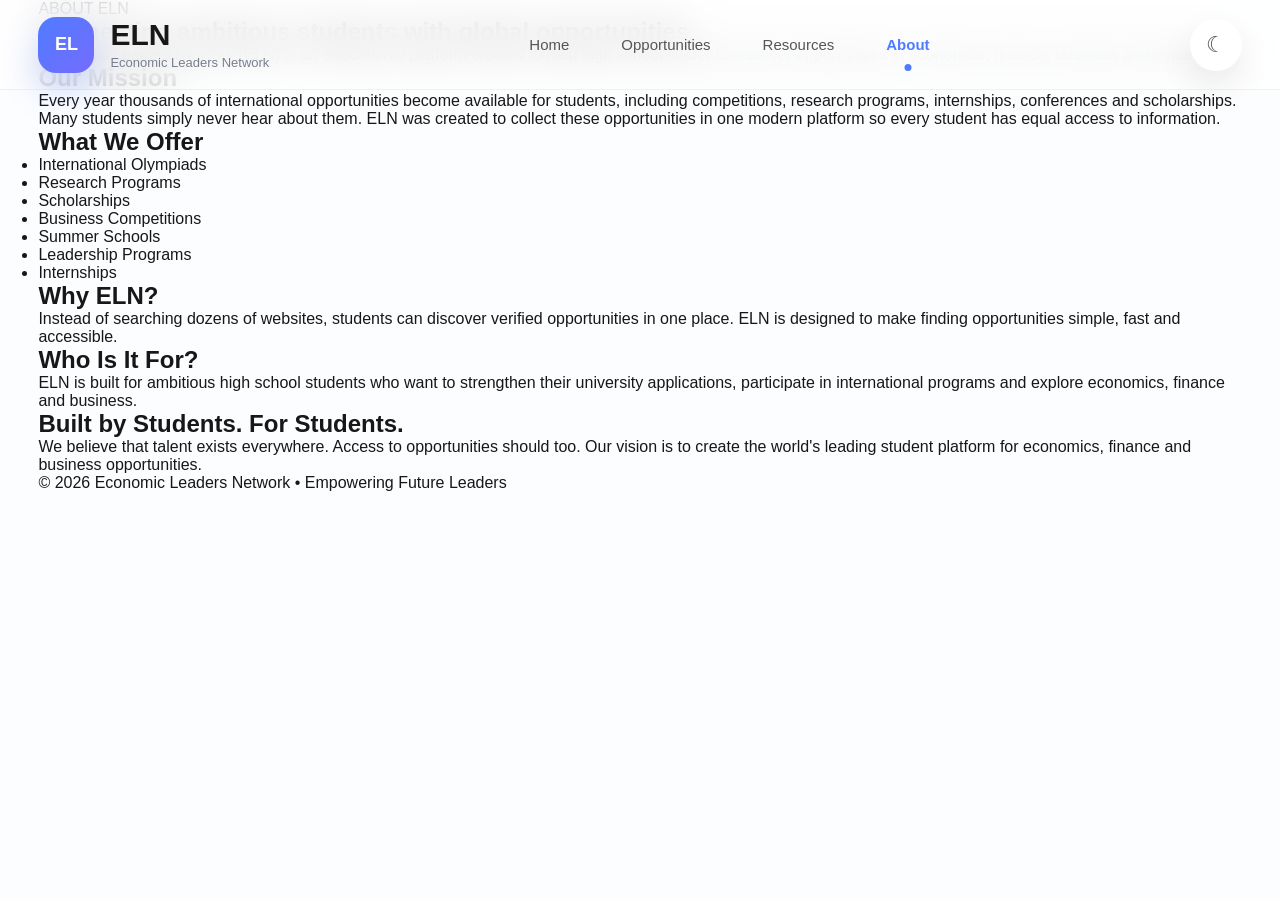
==== about.html @ d498515c "Add files via upload" ====
<!DOCTYPE html>
<html lang="en">

<head>

    <meta charset="UTF-8">
    <meta name="viewport" content="width=device-width, initial-scale=1.0">

    <title>About | Economic Leaders Network</title>

    <link rel="stylesheet" href="css/style.css">
    <link rel="stylesheet" href="css/header.css">
    <link rel="stylesheet" href="css/footer.css">
    <link rel="stylesheet" href="css/about.css">

</head>

<body>

<header class="header">

    <div class="container">

        <a href="index.html" class="logo">

            <div class="logo-box">EL</div>

            <div>

                <h2>ELN</h2>

                <span>Economic Leaders Network</span>

            </div>

        </a>

        <nav>

            <a href="index.html">Home</a>
            <a href="opportunities.html">Opportunities</a>
            <a href="resources.html">Resources</a>
            <a href="about.html" class="active">About</a>

        </nav>

        <button id="themeToggle">☾</button>

    </div>

</header>

<section class="about-hero">

    <div class="container">

        <div class="about-text">

            <p class="small-title">
                ABOUT ELN
            </p>

            <h1>
                Connecting ambitious students with global opportunities.
            </h1>

            <p class="description">

                Economic Leaders Network (ELN) is an educational platform created to help high school students discover opportunities in economics, finance, business and leadership.

            </p>

        </div>

    </div>

</section>

<section class="mission">

    <div class="container">

        <div class="mission-card">

            <h2>Our Mission</h2>

            <p>

                Every year thousands of international opportunities become available for students, including competitions, research programs, internships, conferences and scholarships.

                Many students simply never hear about them.

                ELN was created to collect these opportunities in one modern platform so every student has equal access to information.

            </p>

        </div>

        <div class="mission-card">

            <h2>What We Offer</h2>

            <ul>

                <li>International Olympiads</li>

                <li>Research Programs</li>

                <li>Scholarships</li>

                <li>Business Competitions</li>

                <li>Summer Schools</li>

                <li>Leadership Programs</li>

                <li>Internships</li>

            </ul>

        </div>

    </div>

</section>

<section class="mission">

    <div class="container">

        <div class="mission-card">

            <h2>Why ELN?</h2>

            <p>

                Instead of searching dozens of websites, students can discover verified opportunities in one place. ELN is designed to make finding opportunities simple, fast and accessible.

            </p>

        </div>

        <div class="mission-card">

            <h2>Who Is It For?</h2>

            <p>

                ELN is built for ambitious high school students who want to strengthen their university applications, participate in international programs and explore economics, finance and business.

            </p>

        </div>

    </div>

</section>

<section class="vision">

    <div class="container">

        <div class="vision-box">

            <h2>Built by Students. For Students.</h2>

            <p>

                We believe that talent exists everywhere. Access to opportunities should too.

                Our vision is to create the world's leading student platform for economics, finance and business opportunities.

            </p>

        </div>

    </div>

</section>

<footer class="footer">

    <div class="container">

        <p>

            © 2026 Economic Leaders Network • Empowering Future Leaders

        </p>

    </div>

</footer>

<script src="js/darkmode.js"></script>

</body>

</html>
---- css/style.css ----
/* =========================================
   ELN — Global Styles
========================================= */

:root{

    --primary:#4F7CFF;
    --secondary:#756BFF;

    --text:#171717;
    --text-light:#6D7280;

    --background:#FCFDFF;

    --border:#EDF1FA;

    --shadow:0 20px 60px rgba(25,35,70,.08);

}

*{

    margin:0;
    padding:0;
    box-sizing:border-box;

}

html{

    scroll-behavior:smooth;

}

body{

    font-family:"Inter",sans-serif;

    background:var(--background);

    color:var(--text);

    overflow-x:hidden;

}

a{

    text-decoration:none;

    color:inherit;

}

button{

    font-family:inherit;

    cursor:pointer;

}

.container{

    width:min(1320px,94%);

    margin:auto;

}

/* ==========================
Background
========================== */

.blur{

    position:fixed;

    border-radius:50%;

    filter:blur(140px);

    z-index:-2;

    opacity:.55;

}

.blur1{

    width:650px;

    height:650px;

    background:#b8d4ff;

    top:-240px;

    right:-180px;

}

.blur2{

    width:520px;

    height:520px;

    background:#d5c4ff;

    left:-220px;

    bottom:-180px;

}

/* ==========================
Buttons
========================== */

.hero-button{

    display:inline-flex;

    align-items:center;

    gap:12px;

    padding:18px 32px;

    border-radius:999px;

    background:linear-gradient(135deg,#4F7CFF,#756BFF);

    color:white;

    font-weight:600;

    font-size:16px;

    transition:.35s;

    box-shadow:0 15px 40px rgba(79,124,255,.30);

}

.hero-button:hover{

    transform:translateY(-4px);

    box-shadow:0 25px 60px rgba(79,124,255,.35);

}

.hero-button span{

    transition:.3s;

}

.hero-button:hover span{

    transform:translateX(6px);

}

/* ==========================
Section
========================== */

.cards{

    padding:100px 0;

}

.section-header{

    display:flex;

    justify-content:space-between;

    align-items:center;

    margin-bottom:55px;

}

.section-header h2{

    font-size:46px;

    font-weight:700;

}

.section-header a{

    color:var(--primary);

    font-weight:600;

}

/* ==========================
Cards Grid
========================== */

#cardsContainer{

    display:grid;

    grid-template-columns:repeat(3,1fr);

    gap:28px;

}

/* ==========================
Scrollbar
========================== */

::-webkit-scrollbar{

    width:10px;

}

::-webkit-scrollbar-thumb{

    background:#C9D3E8;

    border-radius:20px;

}

::-webkit-scrollbar-thumb:hover{

    background:#AEBBD8;

}

/* ==========================
Selection
========================== */

::selection{

    background:#4F7CFF;

    color:white;

}
---- css/header.css ----
/* =========================================
   HEADER
========================================= */

.header{

    position:fixed;

    top:0;
    left:0;

    width:100%;

    height:90px;

    display:flex;

    align-items:center;

    z-index:1000;

    background:rgba(255,255,255,.72);

    backdrop-filter:blur(20px);

    -webkit-backdrop-filter:blur(20px);

    border-bottom:1px solid rgba(0,0,0,.05);

}

.header .container{

    display:flex;

    justify-content:space-between;

    align-items:center;

}

/* ==========================
Logo
========================== */

.logo{

    display:flex;

    align-items:center;

    gap:16px;

}

.logo-box{

    width:56px;

    height:56px;

    border-radius:18px;

    background:linear-gradient(135deg,#4F7CFF,#756BFF);

    display:flex;

    justify-content:center;

    align-items:center;

    color:white;

    font-size:18px;

    font-weight:700;

    box-shadow:0 18px 35px rgba(79,124,255,.25);

}

.logo h2{

    font-size:30px;

    font-weight:700;

    line-height:1;

}

.logo span{

    display:block;

    margin-top:5px;

    color:#7A7F8F;

    font-size:13px;

}

/* ==========================
Navigation
========================== */

nav{

    display:flex;

    align-items:center;

    gap:52px;

}

nav a{

    position:relative;

    color:#555;

    font-size:15px;

    font-weight:500;

    transition:.3s;

}

nav a:hover{

    color:#4F7CFF;

}

nav a.active{

    color:#4F7CFF;

    font-weight:600;

}

nav a.active::after{

    content:"";

    position:absolute;

    width:7px;

    height:7px;

    border-radius:50%;

    background:#4F7CFF;

    left:50%;

    transform:translateX(-50%);

    bottom:-18px;

}

/* ==========================
Theme Button
========================== */

#themeToggle{

    width:52px;

    height:52px;

    border:none;

    border-radius:50%;

    background:white;

    color:#555;

    font-size:22px;

    box-shadow:0 15px 35px rgba(0,0,0,.08);

    transition:.3s;

}

#themeToggle:hover{

    transform:translateY(-3px);

    box-shadow:0 22px 45px rgba(0,0,0,.12);

}
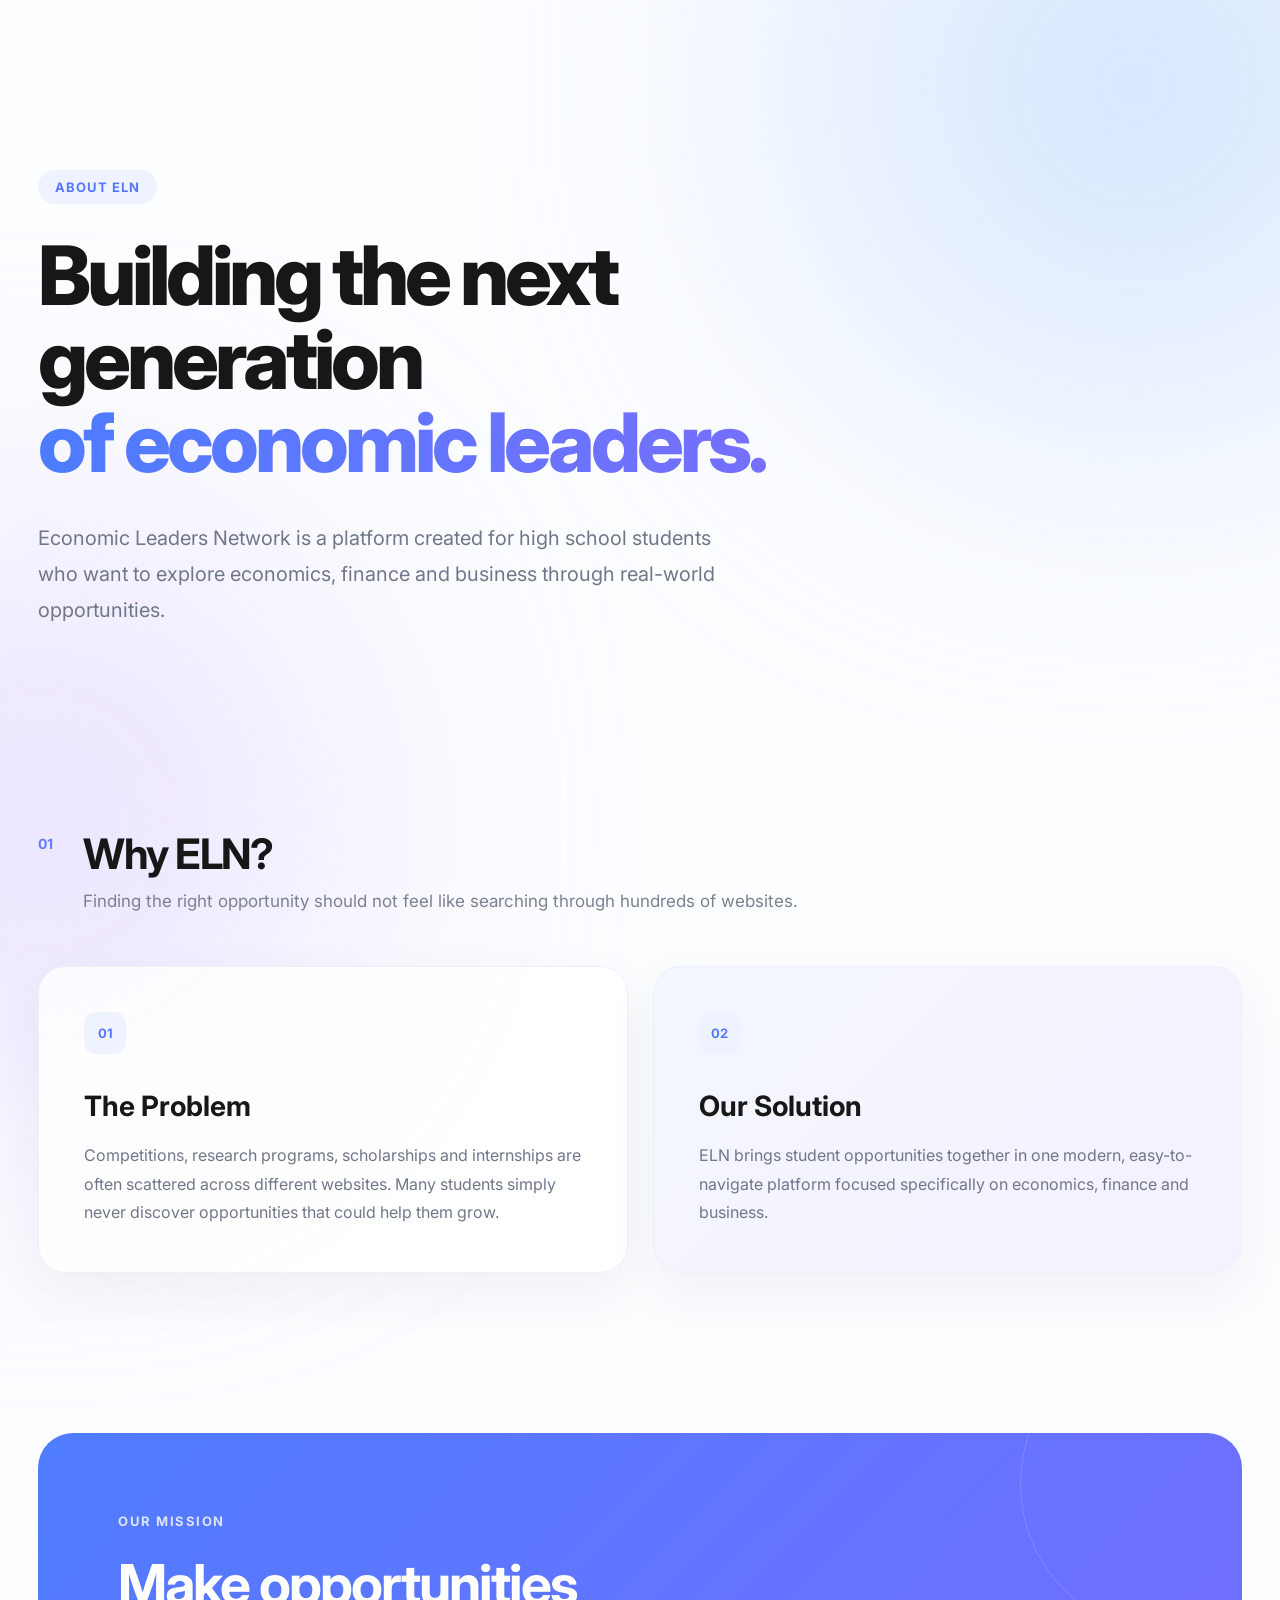
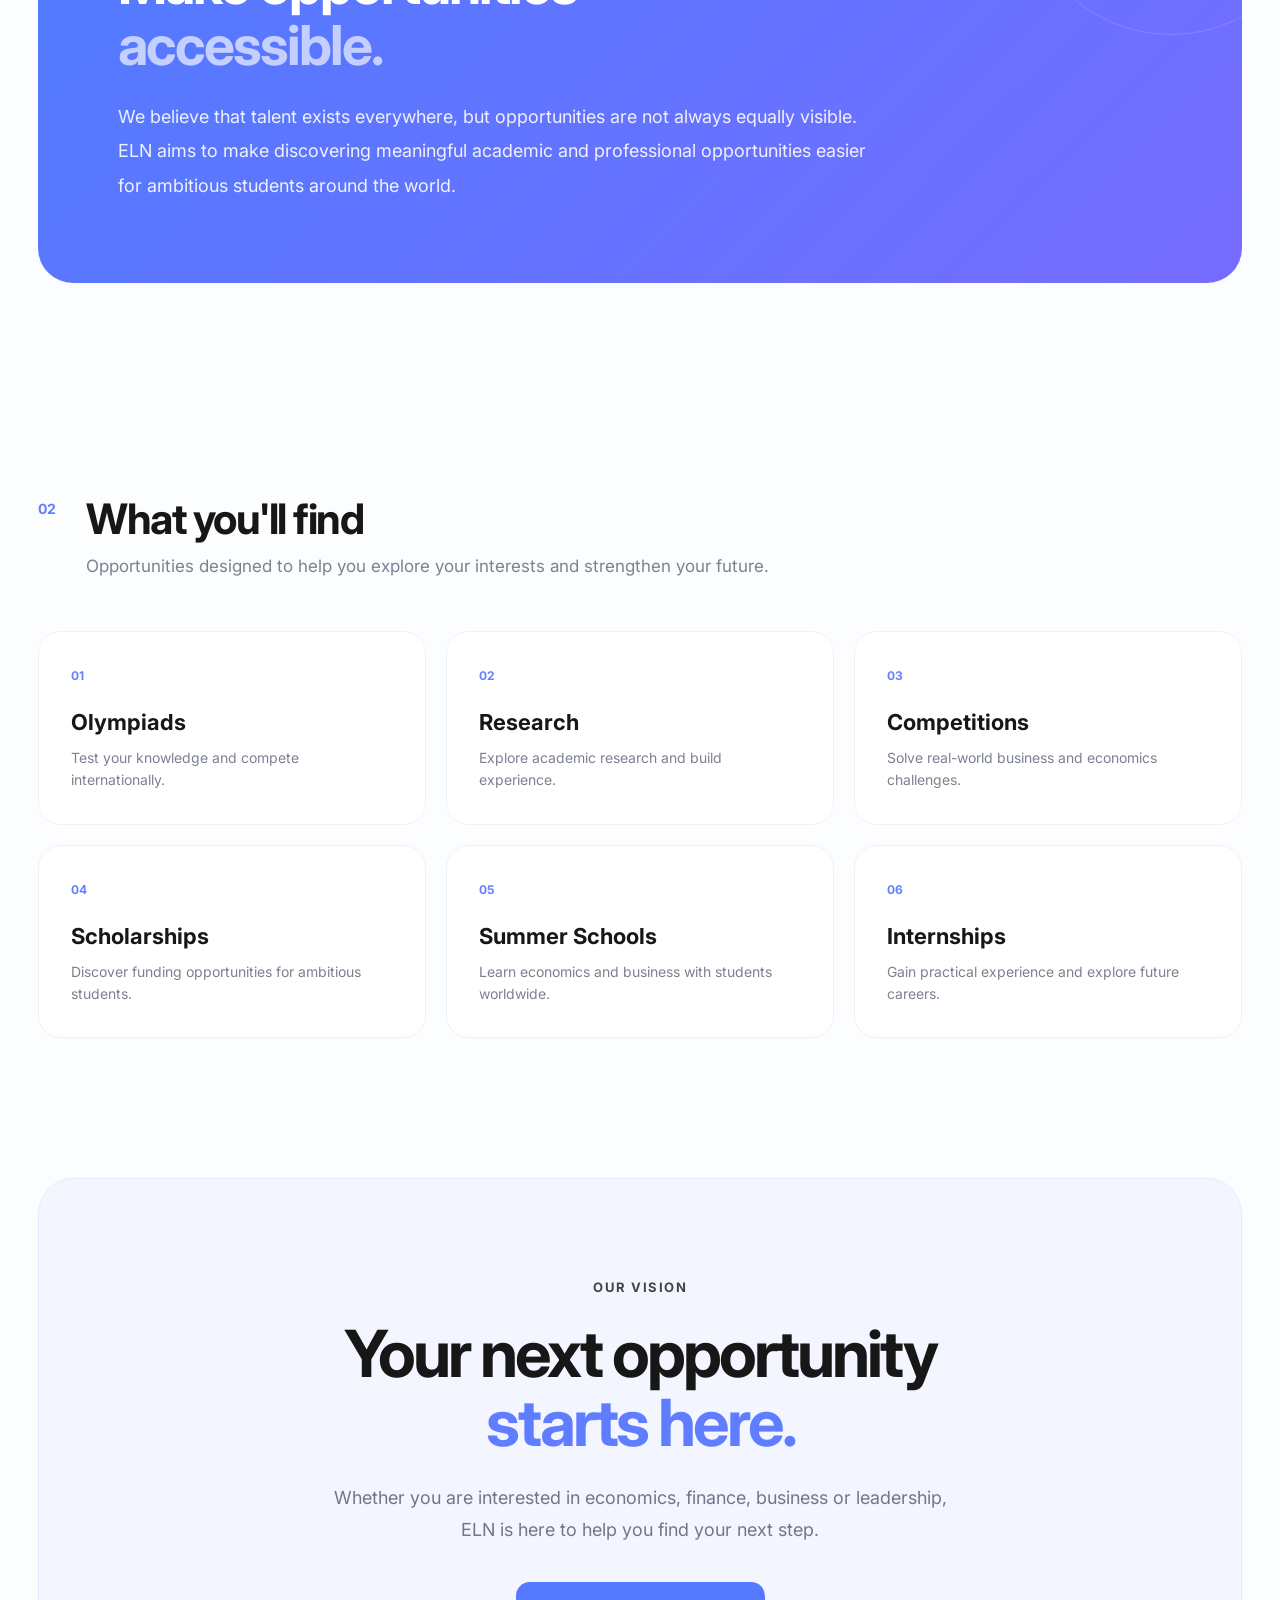
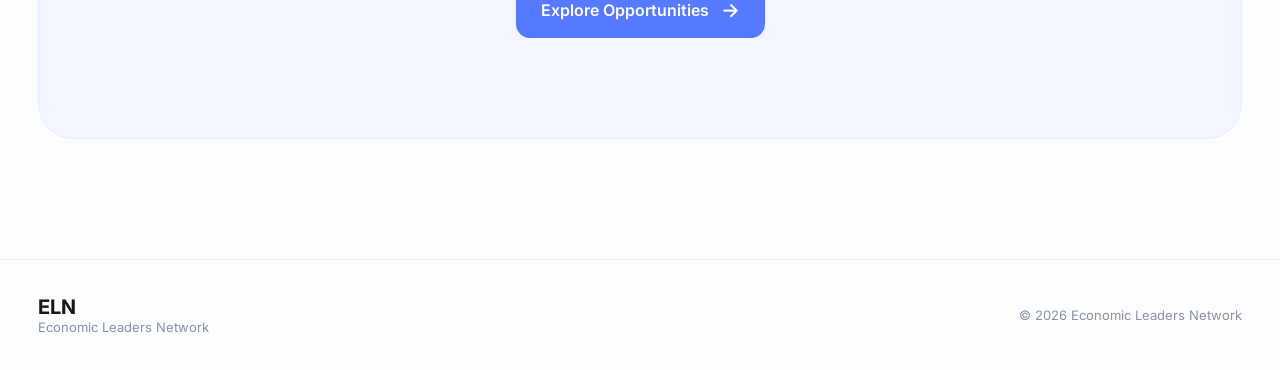
==== commit 0a44922d: "Update about.html" ====
--- a/about.html
+++ b/about.html
@@ -8,192 +8,303 @@
 
     <title>About | Economic Leaders Network</title>
 
+    <link rel="preconnect" href="https://fonts.googleapis.com">
+    <link rel="preconnect" href="https://fonts.gstatic.com" crossorigin>
+
+    <link href="https://fonts.googleapis.com/css2?family=Inter:wght@300;400;500;600;700;800&display=swap" rel="stylesheet">
+
     <link rel="stylesheet" href="css/style.css">
     <link rel="stylesheet" href="css/header.css">
-    <link rel="stylesheet" href="css/footer.css">
     <link rel="stylesheet" href="css/about.css">
+    <link rel="stylesheet" href="css/darkmode.css">
+    <link rel="stylesheet" href="css/responsive.css">
 
 </head>
 
 <body>
 
-<header class="header">
-
-    <div class="container">
-
-        <a href="index.html" class="logo">
-
-            <div class="logo-box">EL</div>
+<div class="blur blur1"></div>
+<div class="blur blur2"></div>
+
+
+
+
+
+<!-- ABOUT HERO -->
+
+<section class="about-hero">
+
+    <div class="container">
+
+        <div class="about-hero-content">
+
+            <div class="about-label">
+                ABOUT ELN
+            </div>
+
+            <h1>
+                Building the next generation
+                <span>of economic leaders.</span>
+            </h1>
+
+            <p>
+                Economic Leaders Network is a platform created for high school students
+                who want to explore economics, finance and business through real-world
+                opportunities.
+            </p>
+
+        </div>
+
+    </div>
+
+</section>
+
+
+<!-- WHY ELN -->
+
+<section class="why-section">
+
+    <div class="container">
+
+        <div class="section-intro">
+
+            <div class="section-number">
+                01
+            </div>
 
             <div>
 
-                <h2>ELN</h2>
-
-                <span>Economic Leaders Network</span>
-
-            </div>
-
-        </a>
-
-        <nav>
-
-            <a href="index.html">Home</a>
-            <a href="opportunities.html">Opportunities</a>
-            <a href="resources.html">Resources</a>
-            <a href="about.html" class="active">About</a>
-
-        </nav>
-
-        <button id="themeToggle">☾</button>
-
-    </div>
-
-</header>
-
-<section class="about-hero">
-
-    <div class="container">
-
-        <div class="about-text">
-
-            <p class="small-title">
-                ABOUT ELN
+                <h2>
+                    Why ELN?
+                </h2>
+
+                <p>
+                    Finding the right opportunity should not feel like searching
+                    through hundreds of websites.
+                </p>
+
+            </div>
+
+        </div>
+
+
+        <div class="why-grid">
+
+            <div class="about-card">
+
+                <div class="card-icon">
+                    01
+                </div>
+
+                <h3>
+                    The Problem
+                </h3>
+
+                <p>
+                    Competitions, research programs, scholarships and internships
+                    are often scattered across different websites. Many students
+                    simply never discover opportunities that could help them grow.
+                </p>
+
+            </div>
+
+
+            <div class="about-card featured-card">
+
+                <div class="card-icon">
+                    02
+                </div>
+
+                <h3>
+                    Our Solution
+                </h3>
+
+                <p>
+                    ELN brings student opportunities together in one modern,
+                    easy-to-navigate platform focused specifically on economics,
+                    finance and business.
+                </p>
+
+            </div>
+
+        </div>
+
+    </div>
+
+</section>
+
+
+<!-- MISSION -->
+
+<section class="mission-section">
+
+    <div class="container">
+
+        <div class="mission-box">
+
+            <div class="mission-label">
+                OUR MISSION
+            </div>
+
+            <h2>
+                Make opportunities
+                <span>accessible.</span>
+            </h2>
+
+            <p>
+                We believe that talent exists everywhere, but opportunities
+                are not always equally visible.
+
+                ELN aims to make discovering meaningful academic and
+                professional opportunities easier for ambitious students
+                around the world.
             </p>
 
-            <h1>
-                Connecting ambitious students with global opportunities.
-            </h1>
-
-            <p class="description">
-
-                Economic Leaders Network (ELN) is an educational platform created to help high school students discover opportunities in economics, finance, business and leadership.
-
+        </div>
+
+    </div>
+
+</section>
+
+
+<!-- WHAT YOU CAN FIND -->
+
+<section class="find-section">
+
+    <div class="container">
+
+        <div class="section-intro">
+
+            <div class="section-number">
+                02
+            </div>
+
+            <div>
+
+                <h2>
+                    What you'll find
+                </h2>
+
+                <p>
+                    Opportunities designed to help you explore your interests
+                    and strengthen your future.
+                </p>
+
+            </div>
+
+        </div>
+
+
+        <div class="find-grid">
+
+            <div class="find-card">
+                <span>01</span>
+                <h3>Olympiads</h3>
+                <p>Test your knowledge and compete internationally.</p>
+            </div>
+
+            <div class="find-card">
+                <span>02</span>
+                <h3>Research</h3>
+                <p>Explore academic research and build experience.</p>
+            </div>
+
+            <div class="find-card">
+                <span>03</span>
+                <h3>Competitions</h3>
+                <p>Solve real-world business and economics challenges.</p>
+            </div>
+
+            <div class="find-card">
+                <span>04</span>
+                <h3>Scholarships</h3>
+                <p>Discover funding opportunities for ambitious students.</p>
+            </div>
+
+            <div class="find-card">
+                <span>05</span>
+                <h3>Summer Schools</h3>
+                <p>Learn economics and business with students worldwide.</p>
+            </div>
+
+            <div class="find-card">
+                <span>06</span>
+                <h3>Internships</h3>
+                <p>Gain practical experience and explore future careers.</p>
+            </div>
+
+        </div>
+
+    </div>
+
+</section>
+
+
+<!-- VISION -->
+
+<section class="vision-section">
+
+    <div class="container">
+
+        <div class="vision-box">
+
+            <div class="vision-label">
+                OUR VISION
+            </div>
+
+            <h2>
+                Your next opportunity
+                <span>starts here.</span>
+            </h2>
+
+            <p>
+                Whether you are interested in economics, finance, business
+                or leadership, ELN is here to help you find your next step.
             </p>
 
-        </div>
-
-    </div>
-
-</section>
-
-<section class="mission">
-
-    <div class="container">
-
-        <div class="mission-card">
-
-            <h2>Our Mission</h2>
+            <a href="opportunities.html" class="vision-button">
+                Explore Opportunities
+                <span>→</span>
+            </a>
+
+        </div>
+
+    </div>
+
+</section>
+
+
+<!-- FOOTER -->
+
+<footer class="about-footer">
+
+    <div class="container">
+
+        <div class="footer-content">
+
+            <div>
+
+                <h3>ELN</h3>
+
+                <p>
+                    Economic Leaders Network
+                </p>
+
+            </div>
 
             <p>
-
-                Every year thousands of international opportunities become available for students, including competitions, research programs, internships, conferences and scholarships.
-
-                Many students simply never hear about them.
-
-                ELN was created to collect these opportunities in one modern platform so every student has equal access to information.
-
+                © 2026 Economic Leaders Network
             </p>
 
         </div>
 
-        <div class="mission-card">
-
-            <h2>What We Offer</h2>
-
-            <ul>
-
-                <li>International Olympiads</li>
-
-                <li>Research Programs</li>
-
-                <li>Scholarships</li>
-
-                <li>Business Competitions</li>
-
-                <li>Summer Schools</li>
-
-                <li>Leadership Programs</li>
-
-                <li>Internships</li>
-
-            </ul>
-
-        </div>
-
-    </div>
-
-</section>
-
-<section class="mission">
-
-    <div class="container">
-
-        <div class="mission-card">
-
-            <h2>Why ELN?</h2>
-
-            <p>
-
-                Instead of searching dozens of websites, students can discover verified opportunities in one place. ELN is designed to make finding opportunities simple, fast and accessible.
-
-            </p>
-
-        </div>
-
-        <div class="mission-card">
-
-            <h2>Who Is It For?</h2>
-
-            <p>
-
-                ELN is built for ambitious high school students who want to strengthen their university applications, participate in international programs and explore economics, finance and business.
-
-            </p>
-
-        </div>
-
-    </div>
-
-</section>
-
-<section class="vision">
-
-    <div class="container">
-
-        <div class="vision-box">
-
-            <h2>Built by Students. For Students.</h2>
-
-            <p>
-
-                We believe that talent exists everywhere. Access to opportunities should too.
-
-                Our vision is to create the world's leading student platform for economics, finance and business opportunities.
-
-            </p>
-
-        </div>
-
-    </div>
-
-</section>
-
-<footer class="footer">
-
-    <div class="container">
-
-        <p>
-
-            © 2026 Economic Leaders Network • Empowering Future Leaders
-
-        </p>
-
     </div>
 
 </footer>
 
+
 <script src="js/darkmode.js"></script>
 
 </body>
 
-</html>+</html>
--- a/css/about.css
+++ b/css/about.css
@@ -0,0 +1,685 @@
+/* ==========================================
+   ABOUT PAGE
+========================================== */
+
+.about-hero {
+
+    padding: 170px 0 120px;
+
+}
+
+.about-hero-content {
+
+    max-width: 900px;
+
+}
+
+.about-label {
+
+    display: inline-flex;
+
+    padding: 9px 17px;
+
+    border-radius: 50px;
+
+    background: #eef3ff;
+
+    color: #5578ff;
+
+    font-size: 13px;
+
+    font-weight: 700;
+
+    letter-spacing: 1px;
+
+    margin-bottom: 30px;
+
+}
+
+.about-hero h1 {
+
+    font-size: clamp(48px, 7vw, 82px);
+
+    line-height: 1.02;
+
+    letter-spacing: -4px;
+
+    margin: 0;
+
+    font-weight: 800;
+
+}
+
+.about-hero h1 span {
+
+    display: block;
+
+    background: linear-gradient(
+        90deg,
+        #4d7cff,
+        #806cff
+    );
+
+    -webkit-background-clip: text;
+    -webkit-text-fill-color: transparent;
+
+}
+
+.about-hero p {
+
+    max-width: 700px;
+
+    margin-top: 35px;
+
+    font-size: 20px;
+
+    line-height: 1.8;
+
+    color: #707789;
+
+}
+
+
+/* ==========================================
+   SECTION INTRO
+========================================== */
+
+.why-section,
+.find-section {
+
+    padding: 80px 0 120px;
+
+}
+
+.section-intro {
+
+    display: flex;
+
+    gap: 30px;
+
+    margin-bottom: 55px;
+
+}
+
+.section-number {
+
+    font-size: 14px;
+
+    font-weight: 700;
+
+    color: #637dff;
+
+    padding-top: 7px;
+
+}
+
+.section-intro h2 {
+
+    margin: 0;
+
+    font-size: 42px;
+
+    letter-spacing: -1.5px;
+
+}
+
+.section-intro p {
+
+    margin-top: 12px;
+
+    color: #7a8190;
+
+    font-size: 17px;
+
+}
+
+
+/* ==========================================
+   WHY ELN
+========================================== */
+
+.why-grid {
+
+    display: grid;
+
+    grid-template-columns: repeat(2, 1fr);
+
+    gap: 25px;
+
+}
+
+.about-card {
+
+    position: relative;
+
+    padding: 45px;
+
+    min-height: 300px;
+
+    border-radius: 28px;
+
+    background: rgba(255,255,255,.8);
+
+    border: 1px solid #edf0f7;
+
+    box-shadow: 0 20px 55px rgba(40,50,90,.06);
+
+    transition: .3s ease;
+
+}
+
+.about-card:hover {
+
+    transform: translateY(-6px);
+
+    box-shadow: 0 25px 65px rgba(60,70,140,.11);
+
+}
+
+.featured-card {
+
+    background: linear-gradient(
+        135deg,
+        #f2f6ff,
+        #f5f1ff
+    );
+
+}
+
+.card-icon {
+
+    width: 42px;
+
+    height: 42px;
+
+    display: flex;
+
+    align-items: center;
+
+    justify-content: center;
+
+    border-radius: 12px;
+
+    background: #eef3ff;
+
+    color: #5578ff;
+
+    font-size: 13px;
+
+    font-weight: 700;
+
+    margin-bottom: 35px;
+
+}
+
+.about-card h3 {
+
+    font-size: 28px;
+
+    margin-bottom: 18px;
+
+}
+
+.about-card p {
+
+    color: #707789;
+
+    line-height: 1.8;
+
+    font-size: 16px;
+
+    max-width: 500px;
+
+}
+
+
+/* ==========================================
+   MISSION
+========================================== */
+
+.mission-section {
+
+    padding: 40px 0 130px;
+
+}
+
+.mission-box {
+
+    padding: 80px;
+
+    border-radius: 35px;
+
+    background: linear-gradient(
+        135deg,
+        #4f7cff,
+        #766cff
+    );
+
+    color: white;
+
+    position: relative;
+
+    overflow: hidden;
+
+}
+
+.mission-box::after {
+
+    content: "";
+
+    position: absolute;
+
+    width: 300px;
+
+    height: 300px;
+
+    border-radius: 50%;
+
+    border: 1px solid rgba(255,255,255,.15);
+
+    right: -80px;
+
+    top: -100px;
+
+}
+
+.mission-label,
+.vision-label {
+
+    font-size: 13px;
+
+    font-weight: 700;
+
+    letter-spacing: 1.5px;
+
+    opacity: .8;
+
+    margin-bottom: 25px;
+
+}
+
+.mission-box h2 {
+
+    font-size: 55px;
+
+    line-height: 1.1;
+
+    letter-spacing: -2px;
+
+    max-width: 700px;
+
+    margin-bottom: 25px;
+
+}
+
+.mission-box h2 span {
+
+    opacity: .65;
+
+}
+
+.mission-box p {
+
+    max-width: 750px;
+
+    font-size: 18px;
+
+    line-height: 1.9;
+
+    opacity: .9;
+
+}
+
+
+/* ==========================================
+   FIND
+========================================== */
+
+.find-grid {
+
+    display: grid;
+
+    grid-template-columns: repeat(3, 1fr);
+
+    gap: 20px;
+
+}
+
+.find-card {
+
+    padding: 32px;
+
+    min-height: 190px;
+
+    border-radius: 23px;
+
+    background: white;
+
+    border: 1px solid #edf0f7;
+
+    transition: .3s ease;
+
+}
+
+.find-card:hover {
+
+    transform: translateY(-5px);
+
+    border-color: #dce3ff;
+
+    box-shadow: 0 20px 45px rgba(50,60,120,.07);
+
+}
+
+.find-card span {
+
+    font-size: 12px;
+
+    color: #6680ff;
+
+    font-weight: 700;
+
+}
+
+.find-card h3 {
+
+    font-size: 22px;
+
+    margin: 25px 0 12px;
+
+}
+
+.find-card p {
+
+    color: #7b8190;
+
+    line-height: 1.6;
+
+    font-size: 14px;
+
+}
+
+
+/* ==========================================
+   VISION
+========================================== */
+
+.vision-section {
+
+    padding: 20px 0 120px;
+
+}
+
+.vision-box {
+
+    text-align: center;
+
+    padding: 100px 40px;
+
+    border-radius: 35px;
+
+    background: #f4f6ff;
+
+    border: 1px solid #e6eaff;
+
+}
+
+.vision-box h2 {
+
+    font-size: clamp(40px, 6vw, 65px);
+
+    line-height: 1.05;
+
+    letter-spacing: -3px;
+
+    margin-bottom: 25px;
+
+}
+
+.vision-box h2 span {
+
+    display: block;
+
+    color: #617dff;
+
+}
+
+.vision-box p {
+
+    max-width: 650px;
+
+    margin: auto;
+
+    color: #707789;
+
+    font-size: 18px;
+
+    line-height: 1.8;
+
+}
+
+.vision-button {
+
+    display: inline-flex;
+
+    align-items: center;
+
+    gap: 12px;
+
+    margin-top: 35px;
+
+    padding: 16px 25px;
+
+    border-radius: 14px;
+
+    background: #567aff;
+
+    color: white;
+
+    text-decoration: none;
+
+    font-weight: 600;
+
+    transition: .3s ease;
+
+}
+
+.vision-button:hover {
+
+    transform: translateY(-3px);
+
+    box-shadow: 0 15px 35px rgba(80,110,255,.25);
+
+}
+
+.vision-button span {
+
+    font-size: 20px;
+
+}
+
+
+/* ==========================================
+   FOOTER
+========================================== */
+
+.about-footer {
+
+    padding: 35px 0;
+
+    border-top: 1px solid #edf0f7;
+
+}
+
+.footer-content {
+
+    display: flex;
+
+    align-items: center;
+
+    justify-content: space-between;
+
+}
+
+.footer-content h3 {
+
+    margin: 0;
+
+    font-size: 20px;
+
+}
+
+.footer-content p {
+
+    color: #8a90a0;
+
+    font-size: 13px;
+
+}
+
+
+/* ==========================================
+   DARK MODE
+========================================== */
+
+body.dark .about-card {
+
+    background: #151827;
+
+    border-color: #252a3d;
+
+}
+
+body.dark .featured-card {
+
+    background: linear-gradient(
+        135deg,
+        #171d35,
+        #211c38
+    );
+
+}
+
+body.dark .find-card {
+
+    background: #151827;
+
+    border-color: #252a3d;
+
+}
+
+body.dark .vision-box {
+
+    background: #151827;
+
+    border-color: #252a3d;
+
+}
+
+body.dark .about-hero p,
+body.dark .section-intro p,
+body.dark .about-card p,
+body.dark .find-card p,
+body.dark .vision-box p {
+
+    color: #a7adbd;
+
+}
+
+body.dark .about-footer {
+
+    border-color: #252a3d;
+
+}
+
+
+/* ==========================================
+   RESPONSIVE
+========================================== */
+
+@media (max-width: 900px) {
+
+    .why-grid {
+
+        grid-template-columns: 1fr;
+
+    }
+
+    .find-grid {
+
+        grid-template-columns: repeat(2, 1fr);
+
+    }
+
+    .mission-box {
+
+        padding: 55px;
+
+    }
+
+}
+
+
+@media (max-width: 600px) {
+
+    .about-hero {
+
+        padding: 130px 0 80px;
+
+    }
+
+    .about-hero h1 {
+
+        letter-spacing: -2px;
+
+    }
+
+    .why-section,
+    .find-section {
+
+        padding: 60px 0 80px;
+
+    }
+
+    .section-intro h2 {
+
+        font-size: 34px;
+
+    }
+
+    .find-grid {
+
+        grid-template-columns: 1fr;
+
+    }
+
+    .mission-box {
+
+        padding: 40px 28px;
+
+    }
+
+    .mission-box h2 {
+
+        font-size: 40px;
+
+    }
+
+    .vision-box {
+
+        padding: 65px 25px;
+
+    }
+
+    .footer-content {
+
+        flex-direction: column;
+
+        align-items: flex-start;
+
+        gap: 20px;
+
+    }
+
+}hello
+
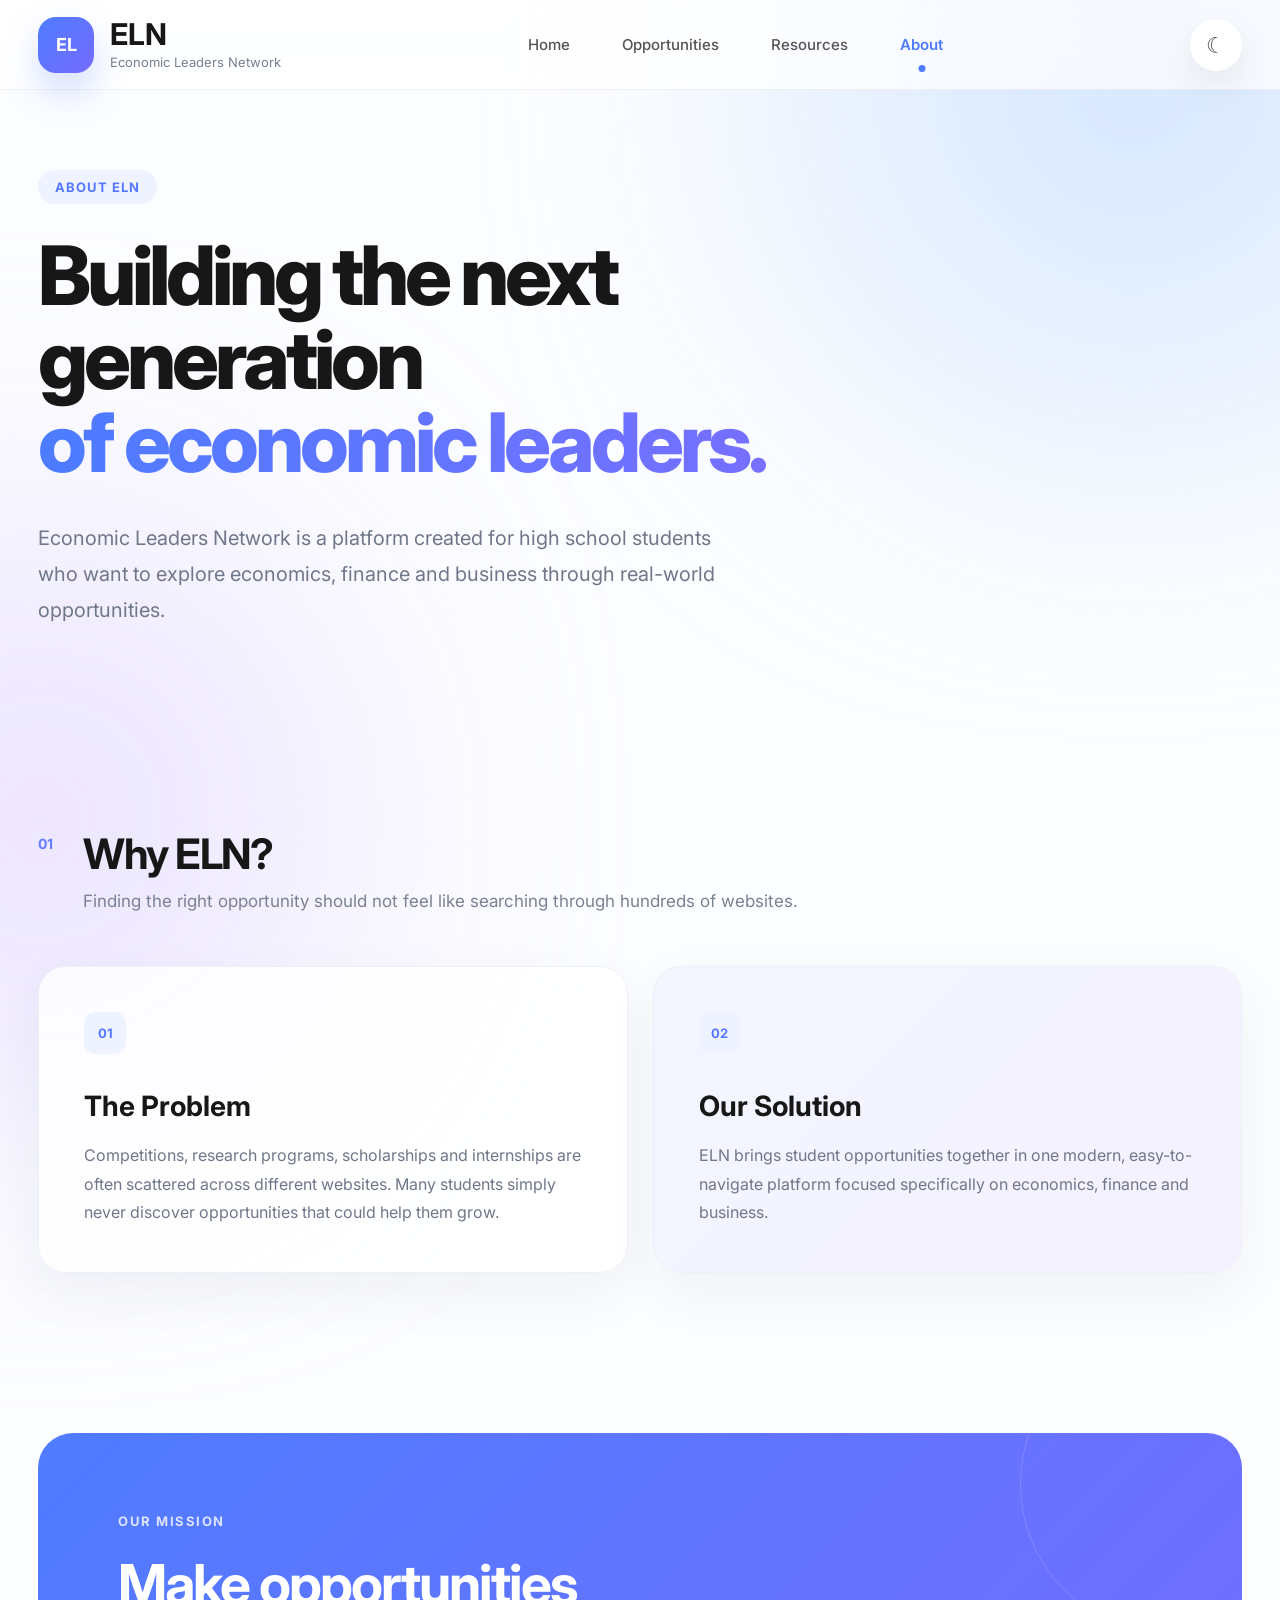
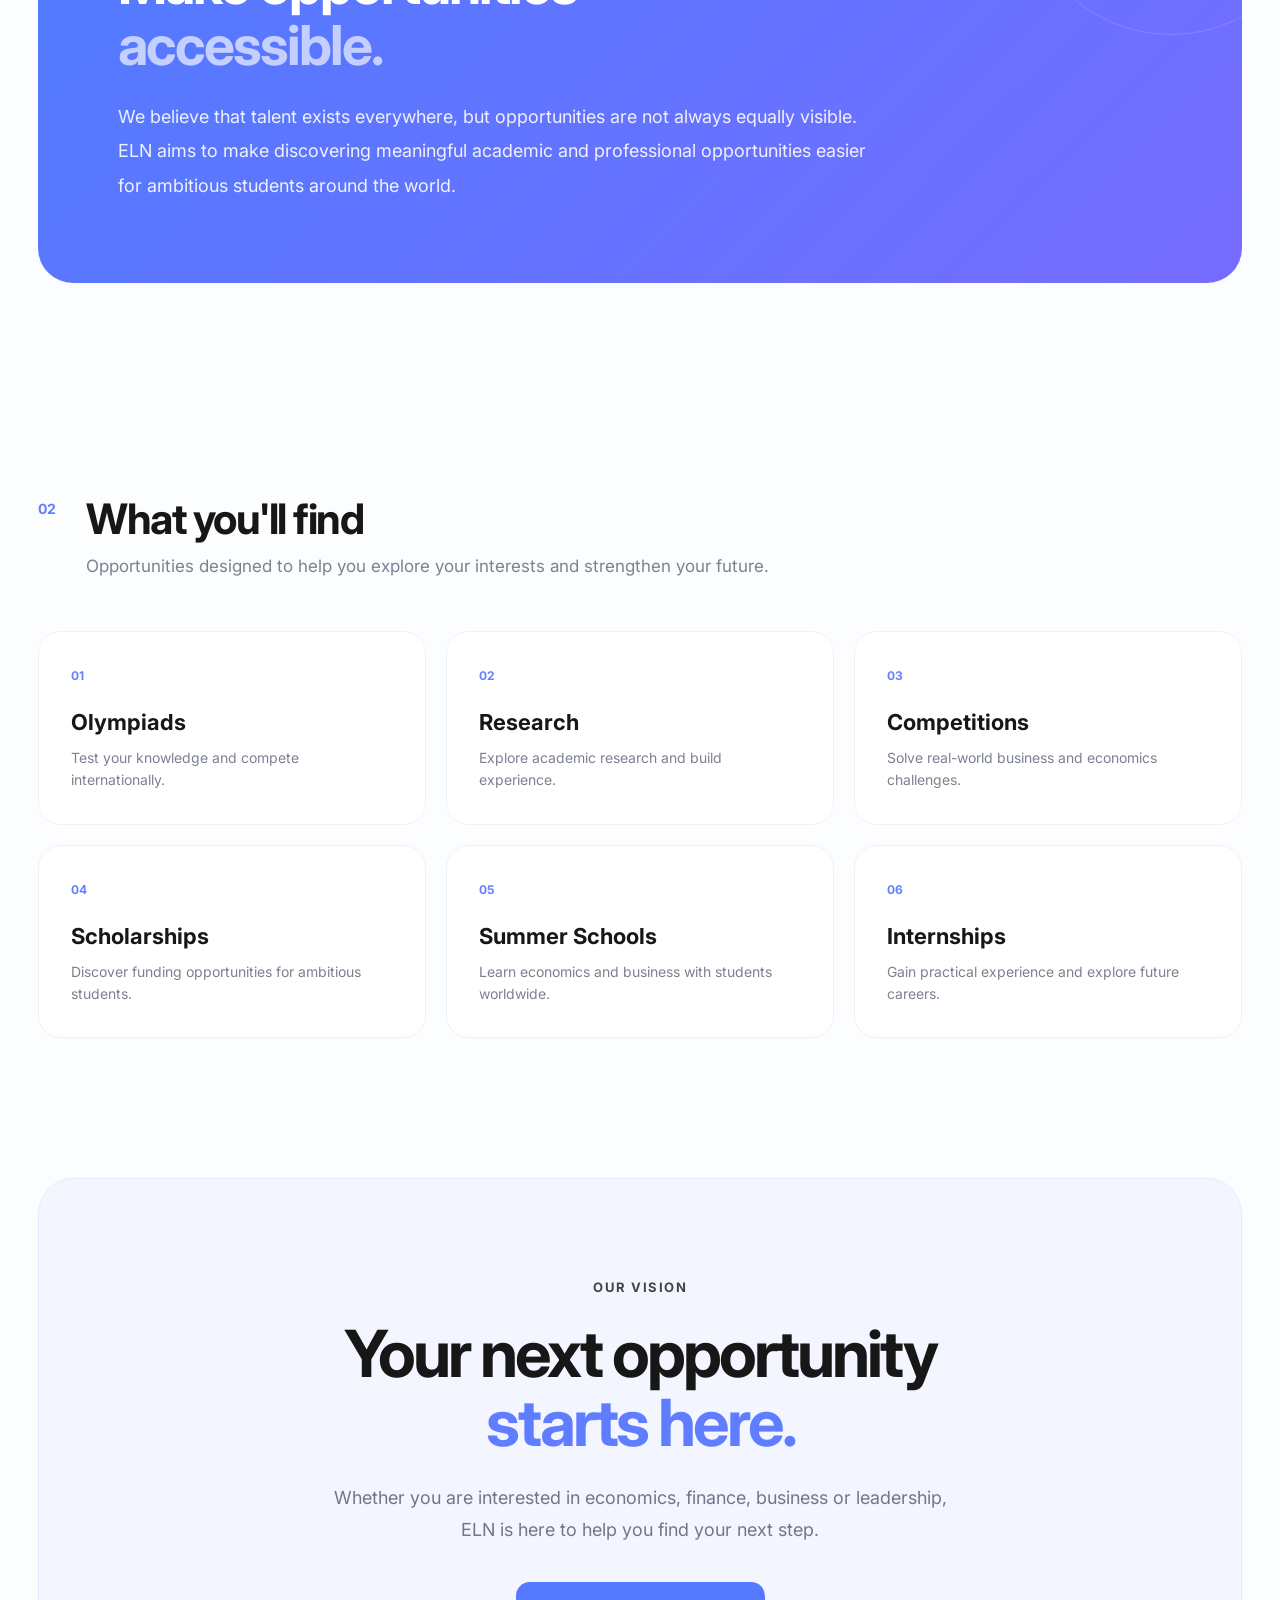
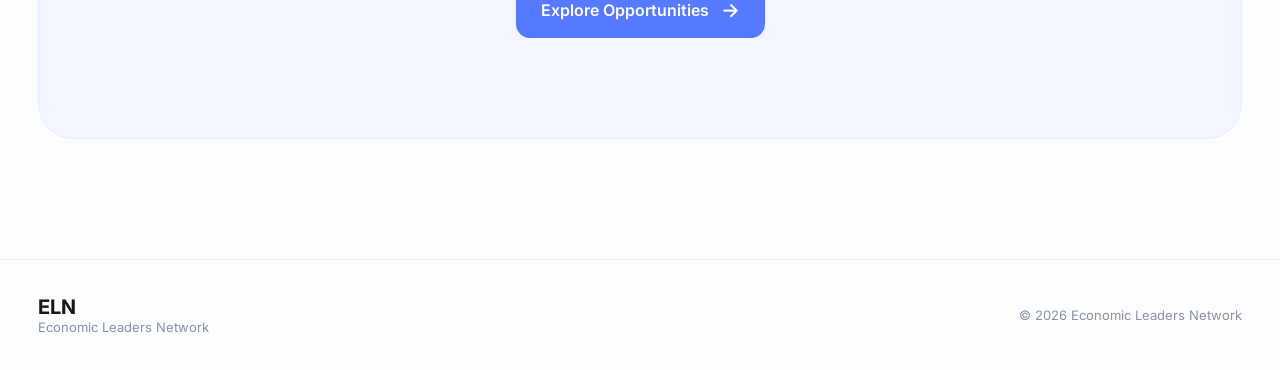
==== commit 3b7514af: "Update about.html" ====
--- a/about.html
+++ b/about.html
@@ -27,7 +27,44 @@
 <div class="blur blur2"></div>
 
 
-
+<!-- HEADER -->
+
+<header class="header">
+
+    <div class="container">
+
+        <a href="index.html" class="logo">
+
+            <div class="logo-box">
+                EL
+            </div>
+
+            <div>
+
+                <h2>ELN</h2>
+
+                <span>Economic Leaders Network</span>
+
+            </div>
+
+        </a>
+
+        <nav>
+
+            <a href="index.html">Home</a>
+            <a href="opportunities.html">Opportunities</a>
+            <a href="resources.html">Resources</a>
+            <a class="active" href="about.html">About</a>
+
+        </nav>
+
+        <button id="themeToggle">
+            ☾
+        </button>
+
+    </div>
+
+</header>
 
 
 <!-- ABOUT HERO -->
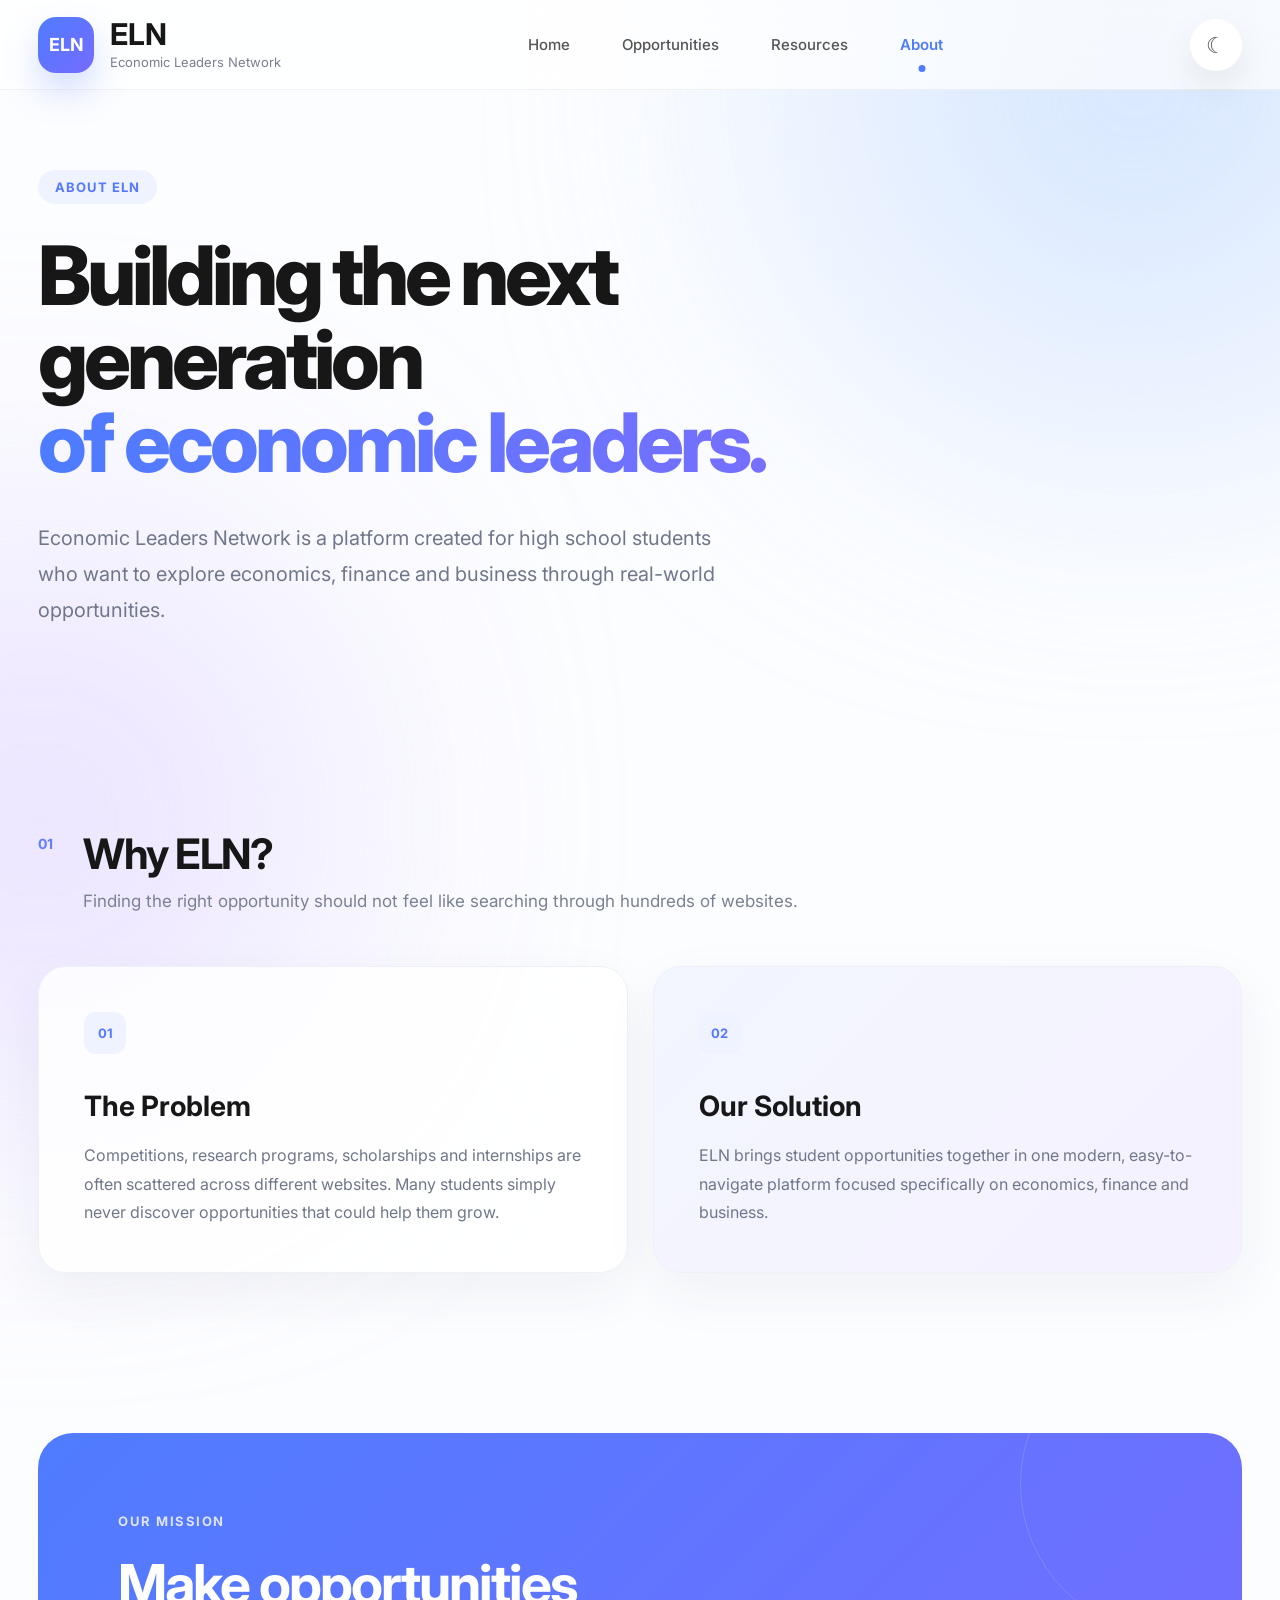
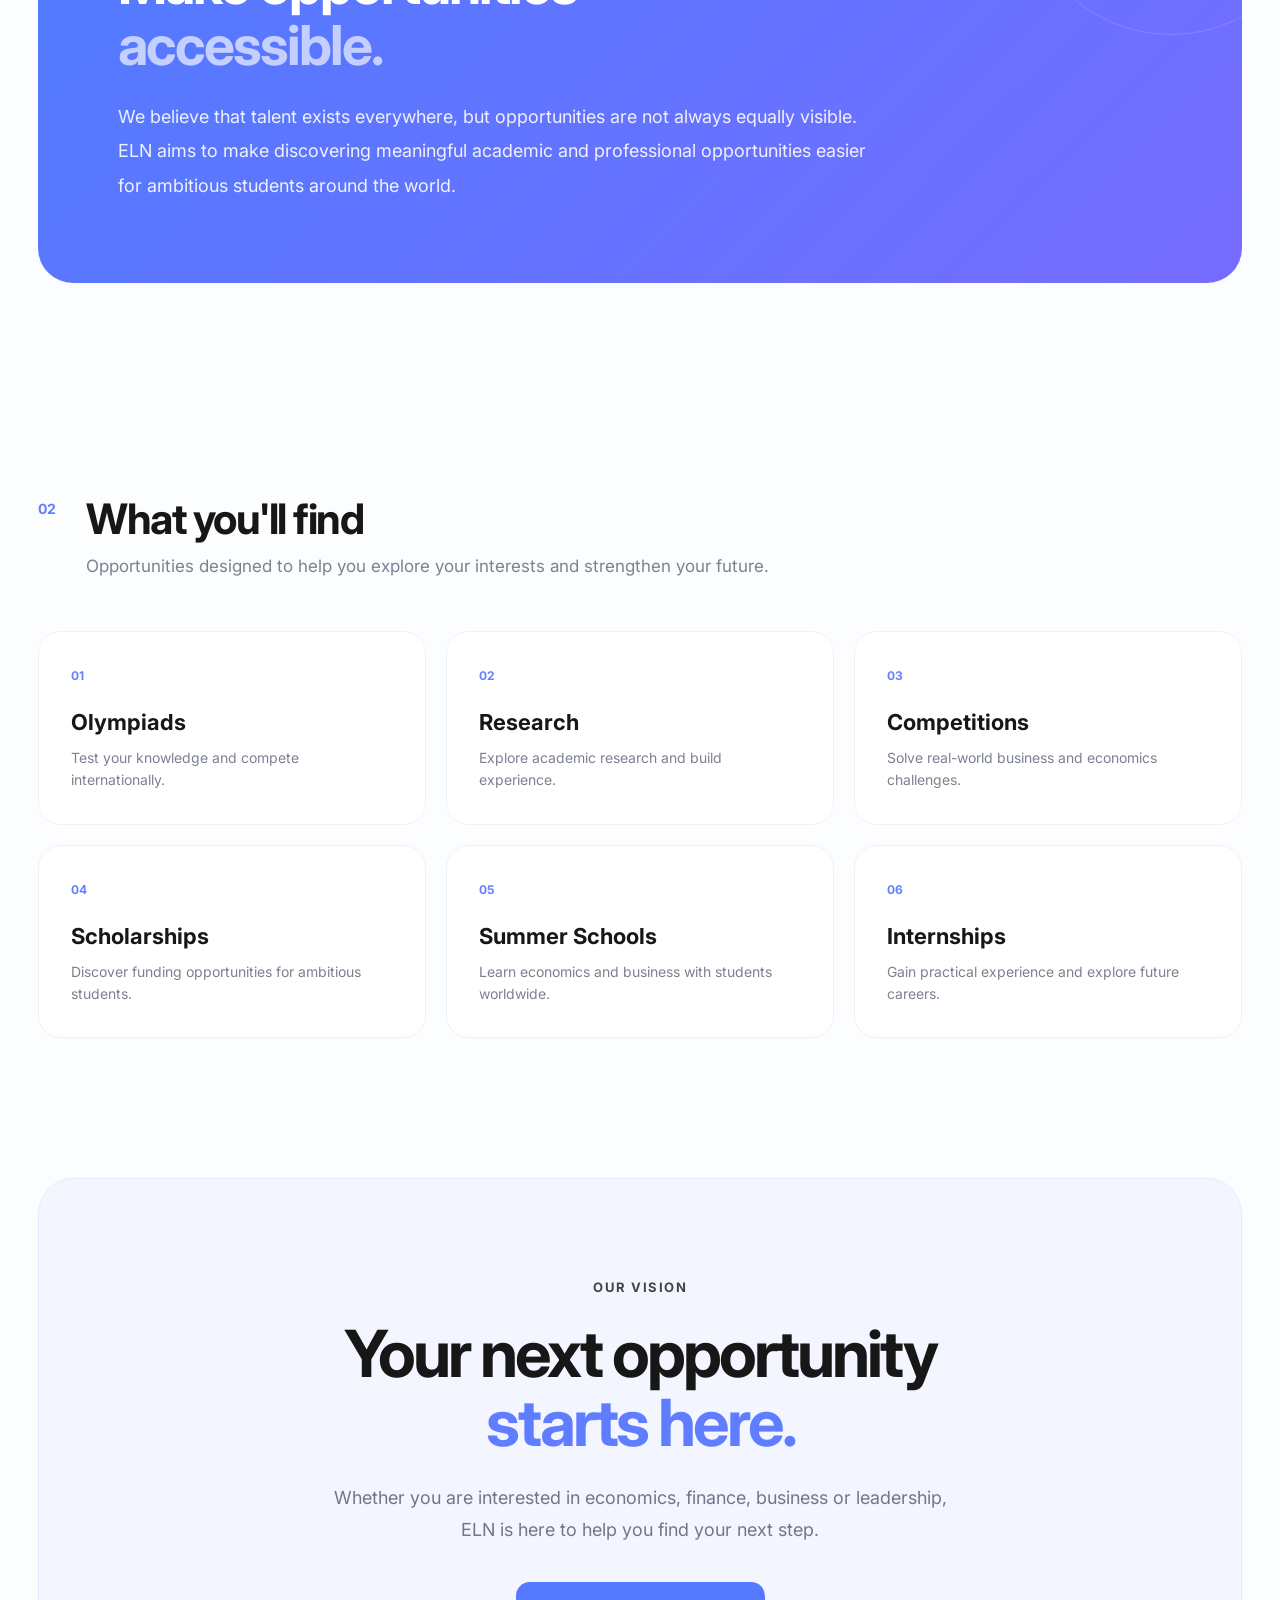
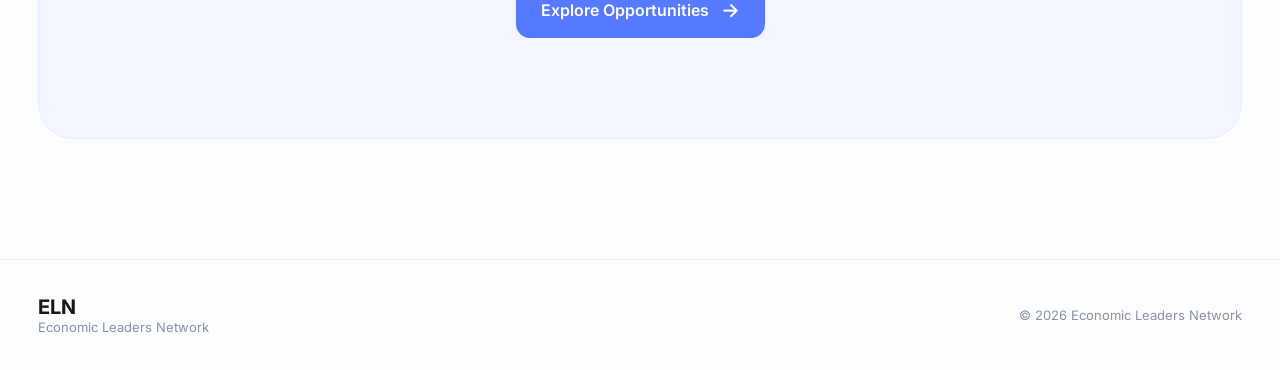
==== commit 00da5b9b: "Update about.html" ====
--- a/about.html
+++ b/about.html
@@ -36,7 +36,7 @@
         <a href="index.html" class="logo">
 
             <div class="logo-box">
-                EL
+                ELN
             </div>
 
             <div>
